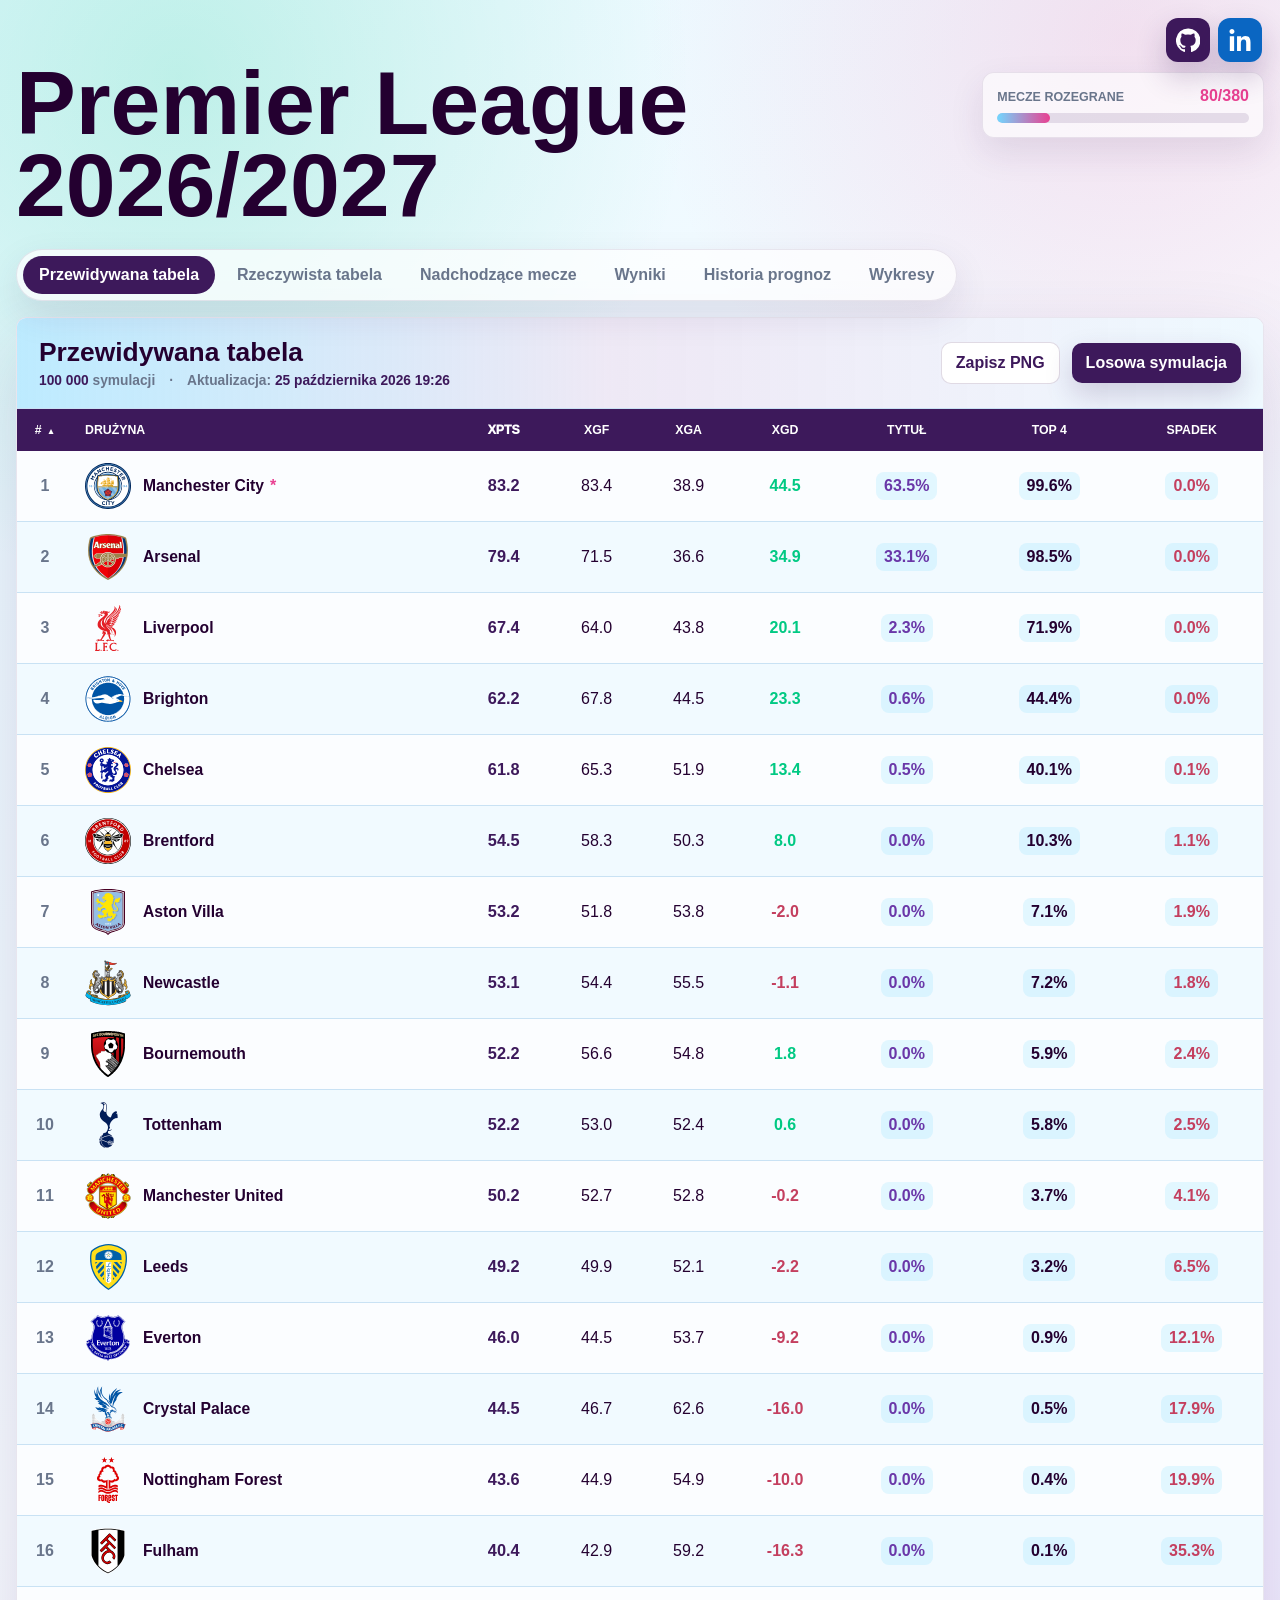
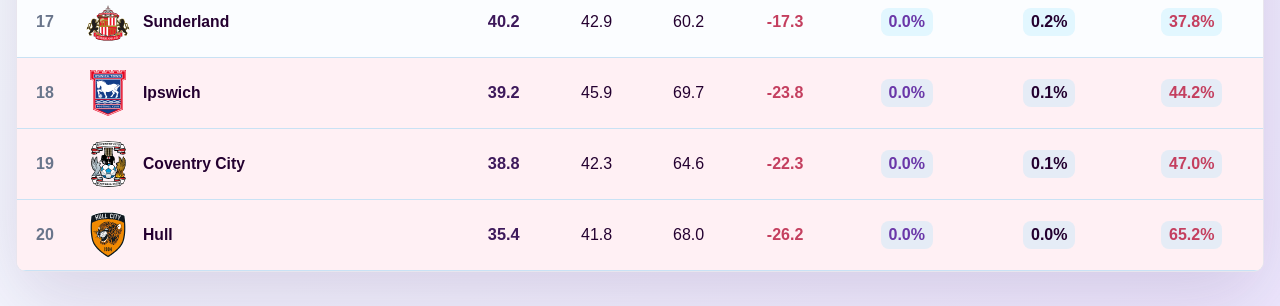
==== web/index.html @ cb42562d "Add PNG export for predicted table with team notes footer" ====
<!doctype html>
<html lang="pl">
<head>
    <meta charset="utf-8">
    <meta name="viewport" content="width=device-width, initial-scale=1">
    <title>Premier League Predictor</title>
    <link rel="icon" href="assets/favicon.png" type="image">
    <link rel="stylesheet" href="styles.css?v=dev">
</head>
<body>
    <div class="social-links" aria-label="Linki społecznościowe">
        <a class="social-link" href="https://github.com/siemaxinh0" target="_blank" rel="noreferrer" aria-label="GitHub">
            <svg viewBox="0 0 24 24" aria-hidden="true">
                <path d="M12 .5a12 12 0 0 0-3.8 23.39c.6.11.82-.25.82-.57v-2.13c-3.34.73-4.04-1.42-4.04-1.42-.55-1.39-1.34-1.76-1.34-1.76-1.09-.75.08-.73.08-.73 1.2.08 1.84 1.24 1.84 1.24 1.07 1.83 2.81 1.3 3.49.99.11-.78.42-1.3.76-1.6-2.66-.3-5.47-1.33-5.47-5.93 0-1.31.47-2.38 1.24-3.22-.12-.3-.54-1.52.12-3.18 0 0 1.01-.32 3.3 1.23a11.4 11.4 0 0 1 6 0c2.29-1.55 3.3-1.23 3.3-1.23.66 1.66.24 2.88.12 3.18.77.84 1.24 1.91 1.24 3.22 0 4.61-2.81 5.62-5.49 5.92.43.37.82 1.1.82 2.23v3.31c0 .32.22.69.83.57A12 12 0 0 0 12 .5Z"/>
            </svg>
        </a>
        <a class="social-link linkedin-link" href="https://linkedin.com/in/siemek" target="_blank" rel="noreferrer" aria-label="LinkedIn">
            <svg viewBox="-1.475 0 24 24" aria-hidden="true">
                <path d="M4.98 3.5C4.98 4.88 3.86 6 2.5 6S0 4.88 0 3.5 1.12 1 2.5 1s2.48 1.12 2.48 2.5ZM.34 8.18h4.32V23H.34V8.18ZM7.56 8.18h4.14v2.02h.06c.58-1.1 1.99-2.26 4.1-2.26 4.38 0 5.19 2.88 5.19 6.63V23h-4.32v-7.47c0-1.78-.03-4.07-2.48-4.07-2.49 0-2.87 1.94-2.87 3.94V23H7.56V8.18Z"/>
            </svg>
        </a>
    </div>

    <main class="shell">
        <section class="topbar" aria-labelledby="page-title">
            <div>
                <h1 id="page-title">Premier League 2026/2027</h1>
            </div>
            <div class="match-progress" aria-label="Postęp sezonu">
                <div class="match-progress-copy">
                    <span>Mecze rozegrane</span>
                    <strong id="played-matches">0/380</strong>
                </div>
                <div class="match-progress-track" aria-hidden="true">
                    <span id="match-progress-fill"></span>
                </div>
            </div>
        </section>

        <nav class="tabs" aria-label="Widoki strony">
            <button class="tab-button is-active" type="button" data-tab="table">Przewidywana tabela</button>
            <button class="tab-button" type="button" data-tab="standings">Rzeczywista tabela</button>
            <button class="tab-button" type="button" data-tab="upcoming">Nadchodzące mecze</button>
            <button class="tab-button" type="button" data-tab="results">Wyniki</button>
            <button class="tab-button" type="button" data-tab="history">Historia prognoz</button>
            <button class="tab-button" type="button" data-tab="charts">Wykresy</button>
        </nav>

        <section class="table-panel tab-view is-active" data-view="table" aria-label="Predicted Premier League table">
            <div class="table-toolbar">
                <div>
                    <h2>Przewidywana tabela</h2>
                    <p class="table-meta" id="table-meta"></p>
                </div>
                <div class="table-actions">
                    <button class="action-button action-button-secondary" id="table-download" type="button">Zapisz PNG</button>
                    <button class="action-button" id="random-simulation-button" type="button">Losowa symulacja</button>
                </div>
            </div>

            <div class="table-wrap">
                <table>
                    <thead>
                        <tr>
                            <th class="rank-col" data-tip="rank"><button type="button" data-sort="rank">#</button></th>
                            <th class="team-col">Drużyna</th>
                            <th class="xpts-header" data-tip="xPts"><button type="button" data-sort="xPts">xPts</button></th>
                            <th data-tip="xGF"><button type="button" data-sort="xGF">xGF</button></th>
                            <th data-tip="xGA"><button type="button" data-sort="xGA">xGA</button></th>
                            <th data-tip="xGD"><button type="button" data-sort="xGD">xGD</button></th>
                            <th data-tip="title"><button type="button" data-sort="title">Tytuł</button></th>
                            <th data-tip="top4"><button type="button" data-sort="top4">Top 4</button></th>
                            <th data-tip="relegation"><button type="button" data-sort="relegation">Spadek</button></th>
                        </tr>
                    </thead>
                    <tbody id="table-body"></tbody>
                </table>
            </div>
        </section>

        <section class="standings-panel tab-view" data-view="standings" aria-label="Aktualna tabela Premier League">
            <div class="table-toolbar">
                <div>
                    <h2>Tabela po rozegranych meczach</h2>
                </div>
            </div>

            <div class="table-wrap">
                <table>
                    <thead>
                        <tr>
                            <th class="rank-col" data-tip="position">#</th>
                            <th class="team-col">Drużyna</th>
                            <th data-tip="played">M</th>
                            <th data-tip="wins">W</th>
                            <th data-tip="draws">R</th>
                            <th data-tip="losses">P</th>
                            <th data-tip="goalsFor">G+</th>
                            <th data-tip="goalsAgainst">G-</th>
                            <th data-tip="goalDiff">+/-</th>
                            <th class="xpts-header" data-tip="points">Pkt</th>
                        </tr>
                    </thead>
                    <tbody id="standings-body"></tbody>
                </table>
            </div>
        </section>

        <section class="upcoming-panel tab-view" data-view="upcoming" aria-label="Nadchodzące mecze">
            <div class="upcoming-rounds" id="upcoming-body"></div>
            <div class="upcoming-actions" id="upcoming-actions"></div>
        </section>

        <section class="results-panel tab-view" data-view="results" aria-label="Wyniki rozegranych meczów">
            <div class="upcoming-rounds" id="results-body"></div>
            <div class="upcoming-actions" id="results-actions"></div>
        </section>

        <section class="history-panel tab-view" data-view="history" aria-label="Historia prognoz">
            <div class="history-header">
                <div>
                    <h2 id="history-title">Tabela prawdopodobieństw</h2>
                </div>
            </div>
            <label class="history-select-label" for="history-select">Wybierz zapisany moment sezonu</label>
            <select class="history-select" id="history-select"></select>
            <div class="table-wrap history-table-wrap">
                <table>
                    <thead>
                        <tr>
                            <th class="rank-col" data-tip="rank">#</th>
                            <th class="team-col">Drużyna</th>
                            <th data-tip="xPts">xPts</th>
                            <th data-tip="xGF">xGF</th>
                            <th data-tip="xGA">xGA</th>
                            <th data-tip="xGD">xGD</th>
                            <th data-tip="title">Tytuł</th>
                            <th data-tip="top4">Top 4</th>
                            <th data-tip="relegation">Spadek</th>
                        </tr>
                    </thead>
                    <tbody id="history-body"></tbody>
                </table>
            </div>
        </section>

        <section class="charts-panel tab-view" data-view="charts" aria-label="Wykresy prawdopodobieństw">
            <div class="charts-header">
                <div>
                    <h2>Jak zmieniają się szanse po kolejkach</h2>
                </div>
            </div>
            <div class="charts-grid" id="charts-body"></div>
            <div class="custom-chart">
                <div class="custom-chart-header">
                    <h3>Kreator wykresów</h3>
                    <button class="action-button action-button-secondary" id="custom-chart-download" type="button">Zapisz jako PNG</button>
                </div>
                <div class="custom-chart-controls" id="custom-chart-controls"></div>
                <div id="custom-chart-view"></div>
            </div>
        </section>
    </main>

    <div class="modal" id="random-simulation-modal" hidden>
        <div class="modal-backdrop" data-random-close></div>
        <section class="random-simulation-modal" role="dialog" aria-modal="true" aria-labelledby="random-simulation-title">
            <div class="random-simulation-header">
                <div>
                    <h3 id="random-simulation-title">Losowa symulacja</h3>
                </div>
                <button class="action-button action-button-secondary" id="hide-random-simulation" type="button">Zamknij</button>
            </div>
            <div class="table-wrap random-table-wrap">
                <table class="random-table">
                    <thead>
                        <tr>
                            <th class="rank-col" data-tip="simPosition">#</th>
                            <th class="team-col">Drużyna</th>
                            <th data-tip="simPoints">Pts</th>
                            <th data-tip="simGoalsFor">GF</th>
                            <th data-tip="simGoalsAgainst">GA</th>
                            <th data-tip="simGoalDiff">GD</th>
                        </tr>
                    </thead>
                    <tbody id="random-simulation-body"></tbody>
                </table>
            </div>
        </section>
    </div>

    <div class="tip-box" id="tip-box" role="tooltip" hidden></div>
    <div class="team-card" id="team-card" role="dialog" aria-label="Karta drużyny" hidden></div>

    <script src="forecast-data.js?v=dev"></script>
    <script src="forecast-history.js?v=dev"></script>
    <script src="common.js?v=dev"></script>
    <script src="app.js?v=dev"></script>
</body>
</html>
---- web/styles.css ----
:root {
    --bg: #eaf8ff;
    --ink: #240030;
    --muted: #69758b;
    --line: #c9e2f4;
    --panel: #fbfdff;
    --panel-strong: #eff9ff;
    --sky: #72d7ff;
    --sky-soft: #dcf6ff;
    --purple: #3d195b;
    --purple-soft: #6a37a8;
    --mint: #00c983;
    --pink: #e94091;
    --rose: #c43f5f;
    --charcoal: #20132f;
    --shadow: 0 28px 80px rgba(61, 25, 91, 0.16);
}

* {
    box-sizing: border-box;
}

body {
    margin: 0;
    min-height: 100vh;
    color: var(--ink);
    font-family: "Trebuchet MS", "Aptos", sans-serif;
    background:
        radial-gradient(circle at 14% 4%, rgba(0, 201, 131, 0.18), transparent 24%),
        radial-gradient(circle at 88% 2%, rgba(233, 64, 145, 0.14), transparent 22%),
        linear-gradient(135deg, #e5f8ff 0%, #f7fbff 48%, #efe9ff 100%);
}

body.modal-open {
    overflow: hidden;
}

button,
input {
    font: inherit;
}

.social-links {
    position: fixed;
    top: 18px;
    right: 18px;
    z-index: 10;
    display: flex;
    gap: 8px;
}

.social-link {
    display: inline-flex;
    justify-content: center;
    align-items: center;
    width: 44px;
    height: 44px;
    border-radius: 12px;
    color: #fff;
    background: var(--purple);
    text-decoration: none;
    box-shadow: 0 14px 30px rgba(61, 25, 91, 0.24);
}

.social-link svg {
    width: 24px;
    height: 24px;
    fill: currentColor;
}

.social-link:hover,
.social-link:focus-visible {
    background: var(--pink);
    outline: none;
}

.linkedin-link {
    background: #0a66c2;
}

.shell {
    width: min(1280px, calc(100% - 32px));
    margin: 0 auto;
    padding: 34px 0;
}

.topbar {
    display: grid;
    grid-template-columns: minmax(0, 1fr) auto;
    gap: 24px;
    align-items: end;
    padding: 28px 0 22px;
}

h1,
h2,
h3 {
    margin: 0;
    letter-spacing: 0;
}

h1 {
    max-width: 780px;
    font-family: "Bahnschrift", "Aptos Display", sans-serif;
    font-size: clamp(2.4rem, 7vw, 5.6rem);
    line-height: 0.92;
}

h2 {
    font-size: clamp(1.2rem, 2.4vw, 1.65rem);
    line-height: 1.1;
}

.match-progress {
    min-width: min(340px, 100%);
    display: grid;
    gap: 8px;
    align-self: start;
    margin: 10px 58px 0 0;
    padding: 14px;
    border: 1px solid rgba(61, 25, 91, 0.1);
    border-radius: 12px;
    color: var(--purple);
    background: rgba(255, 255, 255, 0.62);
    font-weight: 900;
    box-shadow: 0 14px 34px rgba(61, 25, 91, 0.1);
}

.match-progress-copy {
    display: flex;
    justify-content: space-between;
    gap: 18px;
    align-items: baseline;
}

.match-progress-copy span {
    color: var(--muted);
    font-size: 0.78rem;
    text-transform: uppercase;
}

.match-progress-copy strong {
    color: var(--pink);
}

.match-progress-track {
    overflow: hidden;
    height: 10px;
    border-radius: 999px;
    background: rgba(61, 25, 91, 0.12);
}

.match-progress-track span {
    display: block;
    width: 0;
    height: 100%;
    border-radius: inherit;
    background: linear-gradient(90deg, var(--sky), var(--pink));
}

.tabs {
    display: inline-flex;
    flex-wrap: wrap;
    gap: 6px;
    margin: 0 0 16px;
    padding: 6px;
    border: 1px solid rgba(61, 25, 91, 0.1);
    border-radius: 999px;
    background: rgba(255, 255, 255, 0.7);
    box-shadow: 0 14px 36px rgba(61, 25, 91, 0.1);
}

.tab-button {
    border: 0;
    border-radius: 999px;
    padding: 10px 16px;
    color: var(--muted);
    background: transparent;
    font-weight: 900;
    cursor: pointer;
}

.tab-button.is-active {
    color: #fff;
    background: var(--purple);
}

.tab-view {
    display: none;
}

.tab-view.is-active {
    display: block;
}

.table-panel,
.upcoming-panel,
.history-panel,
.charts-panel,
.standings-panel,
.results-panel {
    overflow: hidden;
    border: 1px solid rgba(61, 25, 91, 0.1);
    border-radius: 10px;
    background: var(--panel);
    box-shadow: var(--shadow);
}

.table-toolbar {
    display: flex;
    justify-content: space-between;
    gap: 18px;
    align-items: center;
    padding: 20px 22px;
    border-bottom: 1px solid var(--line);
    background:
        linear-gradient(90deg, rgba(114, 215, 255, 0.4), rgba(233, 64, 145, 0.09) 48%, transparent),
        var(--panel-strong);
}

.table-meta {
    display: flex;
    flex-wrap: wrap;
    gap: 4px 14px;
    margin: 6px 0 0;
    color: var(--muted);
    font-size: 0.86rem;
    font-weight: 700;
}

.table-meta:empty {
    display: none;
}

.table-meta strong {
    color: var(--purple);
}

.table-meta span + span::before {
    content: "·";
    margin-right: 14px;
}

.table-actions {
    display: flex;
    gap: 12px;
    align-items: center;
    justify-content: end;
}

.action-button {
    border: 0;
    border-radius: 10px;
    padding: 11px 14px;
    color: #fff;
    background: var(--purple);
    font-weight: 900;
    cursor: pointer;
    box-shadow: 0 12px 28px rgba(61, 25, 91, 0.18);
    white-space: nowrap;
}

.action-button:hover,
.action-button:focus-visible {
    background: var(--pink);
    outline: none;
}

.action-button:disabled {
    cursor: not-allowed;
    opacity: 0.5;
}

.action-button-secondary {
    color: var(--purple);
    background: #fff;
    border: 1px solid rgba(61, 25, 91, 0.16);
    box-shadow: none;
}

.table-wrap {
    overflow-x: auto;
    overflow-y: hidden;
}

.upcoming-panel,
.history-panel,
.charts-panel,
.results-panel {
    padding: 24px;
}

.upcoming-header,
.history-header,
.charts-header {
    display: flex;
    justify-content: space-between;
    gap: 18px;
    align-items: end;
    margin-bottom: 18px;
}

.history-select-label {
    display: block;
    margin: 0 0 8px;
    color: var(--muted);
    font-size: 0.78rem;
    font-weight: 900;
    text-transform: uppercase;
}

.history-select {
    width: min(360px, 100%);
    margin-bottom: 16px;
    border: 1px solid rgba(61, 25, 91, 0.12);
    border-radius: 10px;
    padding: 11px 12px;
    color: var(--purple);
    background: #fff;
    font-weight: 900;
}

.history-select:focus-visible {
    border-color: var(--pink);
    outline: none;
}

.history-table-wrap {
    border: 1px solid var(--line);
    border-radius: 8px;
}

.charts-grid {
    display: grid;
    grid-template-columns: 1fr;
    gap: 16px;
}

.chart-card {
    position: relative;
    min-width: 0;
    border: 1px solid var(--line);
    border-radius: 8px;
    padding: 16px;
    background: #ffffff;
}

.custom-chart {
    display: grid;
    grid-template-columns: minmax(0, 1fr);
    gap: 14px;
    margin-top: 16px;
    border: 1px solid var(--line);
    border-radius: 8px;
    padding: 16px;
    background: var(--panel-strong);
}

.custom-chart-header {
    display: flex;
    flex-wrap: wrap;
    justify-content: space-between;
    gap: 12px;
    align-items: center;
}

.custom-chart-header h3 {
    font-size: 1.4rem;
}

.custom-chart-controls {
    display: grid;
    grid-template-columns: minmax(0, 2fr) minmax(0, 1fr) minmax(0, 1fr);
    gap: 12px;
}

.custom-chart-controls label {
    display: grid;
    gap: 6px;
    color: var(--muted);
    font-size: 0.78rem;
    font-weight: 900;
    text-transform: uppercase;
}

.custom-chart-controls .history-select {
    width: 100%;
    margin: 0;
    text-transform: none;
}

.team-picker {
    display: flex;
    flex-wrap: wrap;
    grid-column: 1 / -1;
    gap: 6px;
}

.team-chip {
    display: inline-flex;
    gap: 6px;
    align-items: center;
    border: 1px solid var(--line);
    border-radius: 999px;
    padding: 4px 10px 4px 5px;
    color: var(--muted);
    background: #ffffff;
    font-size: 0.82rem;
    font-weight: 900;
    cursor: pointer;
}

.team-chip img {
    width: 20px;
    height: 20px;
    object-fit: contain;
}

.team-chip[aria-pressed="true"] {
    border-color: var(--purple);
    color: #ffffff;
    background: var(--purple);
}

.chart-card-header {
    display: flex;
    justify-content: space-between;
    gap: 14px;
    align-items: center;
    margin-bottom: 12px;
}

.chart-scroll {
    overflow-x: auto;
}

.trend-chart {
    display: block;
    width: 100%;
    min-height: 260px;
    overflow: visible;
}

.trend-chart text {
    fill: var(--muted);
    font-size: 0.72rem;
    font-weight: 900;
}

.chart-axis {
    stroke: rgba(61, 25, 91, 0.28);
    stroke-width: 1.5;
}

.chart-grid {
    stroke: rgba(114, 215, 255, 0.7);
    stroke-width: 1;
    stroke-dasharray: 6 8;
}

.chart-legend {
    display: flex;
    flex-wrap: wrap;
    gap: 10px 16px;
    margin-top: 10px;
}

.chart-legend span {
    display: inline-flex;
    gap: 7px;
    align-items: center;
    color: var(--muted);
    font-size: 0.86rem;
    font-weight: 900;
}

.chart-legend img {
    width: 24px;
    height: 24px;
    object-fit: contain;
}

.chart-legend i {
    width: 10px;
    height: 10px;
    border-radius: 50%;
}

.chart-logo {
    filter: drop-shadow(0 5px 8px rgba(36, 0, 48, 0.18));
    pointer-events: none;
}

.chart-dot {
    cursor: pointer;
    stroke: transparent;
    stroke-width: 12;
    transition: r 0.15s ease;
}

.chart-dot:hover {
    r: 6.5px;
}

.chart-tooltip {
    position: absolute;
    z-index: 5;
    display: grid;
    gap: 8px;
    min-width: 280px;
    max-width: calc(100% - 16px);
    padding: 10px 12px;
    border: 1px solid rgba(61, 25, 91, 0.12);
    border-radius: 10px;
    color: var(--ink);
    background: #ffffff;
    box-shadow: 0 14px 34px rgba(61, 25, 91, 0.18);
    font-size: 0.84rem;
    pointer-events: none;
    transform: translate(-50%, calc(-100% - 14px));
}

.chart-tooltip[hidden] {
    display: none;
}

.chart-tooltip.is-below {
    transform: translate(-50%, 14px);
}

.chart-tooltip::after {
    content: "";
    position: absolute;
    bottom: -6px;
    left: var(--arrow-x, 50%);
    width: 10px;
    height: 10px;
    border-right: 1px solid rgba(61, 25, 91, 0.12);
    border-bottom: 1px solid rgba(61, 25, 91, 0.12);
    background: #ffffff;
    transform: translateX(-50%) rotate(45deg);
}

.chart-tooltip.is-below::after {
    top: -6px;
    bottom: auto;
    transform: translateX(-50%) rotate(225deg);
}

.tip-box {
    position: fixed;
    z-index: 60;
    display: grid;
    gap: 4px;
    width: max-content;
    max-width: min(280px, calc(100vw - 16px));
    padding: 10px 12px;
    border: 1px solid rgba(61, 25, 91, 0.12);
    border-radius: 10px;
    color: var(--muted);
    background: #ffffff;
    box-shadow: 0 14px 34px rgba(61, 25, 91, 0.18);
    font-size: 0.84rem;
    line-height: 1.4;
    text-align: left;
    pointer-events: none;
    transform: translate(-50%, 10px);
}

.tip-box[hidden] {
    display: none;
}

.tip-box::after {
    content: "";
    position: absolute;
    top: -6px;
    left: var(--arrow-x, 50%);
    width: 10px;
    height: 10px;
    border-right: 1px solid rgba(61, 25, 91, 0.12);
    border-bottom: 1px solid rgba(61, 25, 91, 0.12);
    background: #ffffff;
    transform: translateX(-50%) rotate(225deg);
}

.tip-box strong {
    color: var(--ink);
    font-weight: 900;
}

.team-card {
    position: fixed;
    z-index: 58;
    display: grid;
    gap: 10px;
    width: min(300px, calc(100vw - 16px));
    padding: 12px 14px;
    border: 1px solid rgba(61, 25, 91, 0.12);
    border-radius: 12px;
    color: var(--ink);
    background: #ffffff;
    box-shadow: 0 14px 32px rgba(61, 25, 91, 0.18);
}

.team-card[hidden] {
    display: none;
}

.team-card-head {
    display: grid;
    grid-template-columns: auto minmax(0, 1fr);
    gap: 4px 10px;
    align-items: center;
}

.team-card-head .crest {
    width: 36px;
    height: 36px;
    flex-basis: 36px;
}

.team-card-head h3 {
    font-size: 1rem;
}

.team-card-head p,
.team-card-next {
    margin: 0;
    color: var(--muted);
    font-size: 0.8rem;
    font-weight: 700;
}

.team-card-head .team-form {
    grid-column: 2;
}

.team-card-chances {
    display: flex;
    justify-content: space-between;
    gap: 8px;
    border-top: 1px solid var(--line);
    padding-top: 10px;
}

.team-card-chances span {
    display: grid;
    gap: 1px;
    color: var(--muted);
    font-size: 0.68rem;
    font-weight: 900;
    text-transform: uppercase;
}

.team-card-chances strong {
    color: var(--purple);
    font-size: 0.95rem;
}

.team-card-next strong {
    color: var(--ink);
}

.team-card-link {
    justify-self: start;
    color: var(--pink);
    font-size: 0.88rem;
    font-weight: 900;
    text-decoration: none;
}

.team-card-link:hover,
.team-card-link:focus-visible {
    text-decoration: underline;
    outline: none;
}

.team-nav {
    display: flex;
    flex-wrap: wrap;
    justify-content: space-between;
    gap: 12px;
    align-items: end;
    margin-right: 110px;
    padding: 4px 0 18px;
}

.team-nav .action-button {
    text-decoration: none;
}

.team-page {
    display: grid;
    gap: 18px;
}

.team-hero,
.team-panel {
    display: grid;
    gap: 18px;
    min-width: 0;
    border: 1px solid rgba(61, 25, 91, 0.1);
    border-radius: 10px;
    padding: 24px;
    background: var(--panel);
    box-shadow: var(--shadow);
}

.team-hero > *,
.team-panel > * {
    min-width: 0;
}

.team-hero {
    position: relative;
    background:
        linear-gradient(135deg, rgba(114, 215, 255, 0.35), rgba(233, 64, 145, 0.08) 55%, transparent),
        var(--panel);
}

.team-hero-main {
    display: flex;
    gap: 20px;
    align-items: center;
}

.team-hero-main .crest {
    width: 128px;
    height: 128px;
    flex-basis: 128px;
}

.team-hero-copy {
    display: grid;
    gap: 10px;
    min-width: 0;
}

.team-hero h1 {
    max-width: none;
    font-size: clamp(2rem, 5vw, 3.6rem);
    line-height: 1;
}

.team-hero .team-form {
    gap: 8px;
}

.team-hero .form-badge {
    width: 32px;
    height: 32px;
    border: 0;
    border-radius: 8px;
    padding: 0;
    font-family: inherit;
    font-size: 0.95rem;
    cursor: pointer;
    transition: transform 0.15s ease, box-shadow 0.15s ease;
}

.team-hero .form-badge:hover,
.team-hero .form-badge.is-active {
    box-shadow: 0 6px 14px rgba(61, 25, 91, 0.22);
    transform: translateY(-2px);
}

.team-hero .form-badge:focus-visible {
    outline: 3px solid var(--sky);
    outline-offset: 2px;
}

.form-tooltip {
    min-width: min(300px, calc(100% - 16px));
}

.form-tooltip-odds {
    display: grid;
    grid-template-columns: repeat(3, minmax(0, 1fr));
    gap: 6px;
}

.form-tooltip .form-tooltip-odd {
    display: grid;
    gap: 2px;
    min-width: 0;
    border: 2px solid transparent;
    border-radius: 8px;
    padding: 5px 8px;
}

.form-tooltip-odd span {
    color: var(--muted);
    font-size: 0.68rem;
    font-weight: 800;
    text-transform: uppercase;
}

.form-tooltip-odd strong {
    font-size: 0.95rem;
    font-variant-numeric: tabular-nums;
}

.form-tooltip-odd.is-actual {
    border-color: var(--purple);
}

.team-hero-note {
    margin: 0;
    color: var(--muted);
    font-weight: 700;
    font-size: 0.86rem;
    line-height: 1.4;
}

.team-hero-note .team-note-mark {
    cursor: default;
}

.team-facts {
    display: grid;
    grid-template-columns: repeat(auto-fit, minmax(190px, 1fr));
    gap: 10px;
}

.team-fact {
    display: grid;
    align-content: start;
    gap: 4px;
    min-width: 0;
    border: 1px solid var(--line);
    border-radius: 8px;
    padding: 12px 14px;
    background: #ffffff;
}

.team-fact span {
    color: var(--muted);
    font-size: 0.74rem;
    font-weight: 900;
    text-transform: uppercase;
}

.team-fact strong {
    color: var(--purple);
    font-size: 1.25rem;
    line-height: 1.15;
}

.team-fact small {
    color: var(--muted);
    font-size: 0.8rem;
    font-weight: 700;
}

.team-hero .team-fact {
    gap: 8px;
}

.team-fact.is-big {
    gap: 8px;
}

.team-fact.is-big span {
    font-size: 0.82rem;
}

.team-fact.is-big strong {
    font-size: 2rem;
    line-height: 1.05;
}

.team-hero .team-fact strong {
    font-size: 2.1rem;
    line-height: 1.05;
}

.team-goals-head {
    display: flex;
    justify-content: space-between;
    gap: 8px;
    align-items: center;
}

.team-goals-diff {
    border-radius: 999px;
    padding: 2px 9px;
    color: #ffffff;
    background: var(--mint);
    font-size: 0.8rem;
    font-weight: 900;
    cursor: default;
}

.team-goals-diff.is-bad {
    background: var(--rose);
}

.team-goals {
    display: grid;
    grid-template-columns: 1fr 1fr;
}

.team-goals div {
    display: grid;
    gap: 2px;
}

.team-goals div + div {
    border-left: 1px solid var(--line);
    padding-left: 12px;
}

.team-goals small {
    text-transform: uppercase;
    font-size: 0.72rem;
    font-weight: 900;
}

.team-chances .probability strong {
    font-size: 1.3rem;
}

.team-panel-head {
    display: flex;
    flex-wrap: wrap;
    justify-content: space-between;
    gap: 10px 16px;
    align-items: center;
}

.team-export {
    padding: 8px 12px;
    font-size: 0.85rem;
}

.dist-scroll {
    overflow-x: auto;
}

.dist-chart {
    display: flex;
    gap: 4px;
    min-width: 520px;
    height: 230px;
    padding-top: 20px;
}

.dist-points {
    gap: 2px;
}

.dist-col {
    display: flex;
    flex: 1 1 0;
    flex-direction: column;
    gap: 4px;
    min-width: 0;
}

.dist-track {
    position: relative;
    flex: 1;
}

.dist-bar {
    position: absolute;
    inset: auto 0 0;
    min-height: 1px;
    border-radius: 4px 4px 0 0;
    background: rgba(61, 25, 91, 0.2);
}

.dist-value {
    position: absolute;
    left: 50%;
    color: var(--purple);
    font-size: 0.68rem;
    font-weight: 900;
    white-space: nowrap;
    transform: translateX(-50%);
}

.dist-label {
    height: 20px;
    border-radius: 6px;
    color: var(--muted);
    font-size: 0.72rem;
    font-weight: 900;
    line-height: 20px;
    text-align: center;
    white-space: nowrap;
}

.dist-col.is-current .dist-label {
    color: #ffffff;
    background: var(--pink);
}

.dist-col.is-title .dist-bar,
.dist-legend .is-title::before {
    background: var(--purple);
}

.dist-col.is-top4 .dist-bar,
.dist-col.is-range .dist-bar,
.dist-legend .is-top4::before,
.dist-legend .is-range::before {
    background: var(--sky);
}

.dist-col.is-relegation .dist-bar,
.dist-legend .is-relegation::before {
    background: var(--rose);
}

.dist-col.is-median .dist-bar,
.dist-legend .is-median::before,
.dist-legend .is-current::before {
    background: var(--pink);
}

.dist-legend {
    display: flex;
    flex-wrap: wrap;
    gap: 8px 16px;
    color: var(--muted);
    font-size: 0.8rem;
    font-weight: 900;
}

.dist-legend span {
    display: inline-flex;
    gap: 6px;
    align-items: center;
}

.dist-legend span::before {
    content: "";
    width: 12px;
    height: 12px;
    border-radius: 3px;
}

.team-charts {
    grid-template-columns: repeat(2, minmax(0, 1fr));
}

.team-table-wrap {
    border: 1px solid var(--line);
    border-radius: 8px;
}

.team-table {
    min-width: 760px;
}

.team-match-col,
.team-match-cell {
    text-align: left;
}

.team-opponent {
    display: inline-flex;
    gap: 10px;
    align-items: center;
    color: inherit;
    font-weight: 900;
    text-decoration: none;
}

.team-opponent .crest {
    width: 28px;
    height: 28px;
    flex-basis: 28px;
}

.team-opponent:hover span,
.team-opponent:focus-visible span {
    color: var(--pink);
}

.team-score {
    display: inline-block;
    min-width: 46px;
    border-radius: 6px;
    padding: 4px 8px;
    color: #ffffff;
    font-weight: 900;
}

.team-score.is-win {
    background: var(--mint);
}

.team-score.is-draw {
    background: #f2a900;
}

.team-score.is-loss {
    background: var(--rose);
}

.team-odds-hit {
    color: var(--purple);
    font-weight: 900;
    box-shadow: inset 0 -3px 0 var(--sky);
}

.team-pick {
    font-size: 1.1rem;
    font-weight: 900;
    cursor: help;
}

.team-pick.is-hit {
    color: var(--mint);
}

.team-pick.is-miss {
    color: var(--rose);
}

.team-odds {
    display: inline-block;
    min-width: 66px;
    border-radius: 6px;
    padding: 4px 6px;
    font-weight: 900;
    background: linear-gradient(90deg, rgba(114, 215, 255, 0.45) var(--probability), rgba(61, 25, 91, 0.05) var(--probability));
}

.team-odds.is-draw {
    background: linear-gradient(90deg, rgba(106, 55, 168, 0.25) var(--probability), rgba(61, 25, 91, 0.05) var(--probability));
}

.team-odds.is-loss {
    background: linear-gradient(90deg, rgba(233, 64, 145, 0.3) var(--probability), rgba(61, 25, 91, 0.05) var(--probability));
}

.chart-tooltip-head {
    display: flex;
    justify-content: space-between;
    gap: 12px;
    align-items: center;
    color: var(--muted);
    font-size: 0.74rem;
    font-weight: 900;
    text-transform: uppercase;
}

.chart-tooltip-outcome {
    border-radius: 999px;
    padding: 2px 8px;
    color: #ffffff;
    font-size: 0.7rem;
}

.chart-tooltip-outcome.is-win {
    background: var(--mint);
}

.chart-tooltip-outcome.is-draw {
    background: var(--muted);
}

.chart-tooltip-outcome.is-loss {
    background: var(--rose);
}

.chart-tooltip-match {
    display: grid;
    grid-template-columns: 1fr auto 1fr;
    gap: 8px;
    align-items: center;
    color: var(--muted);
    font-weight: 700;
}

.chart-tooltip-match span {
    display: inline-flex;
    gap: 6px;
    align-items: center;
}

.chart-tooltip-match span:first-child {
    justify-content: flex-end;
    text-align: right;
}

.chart-tooltip-match span.is-team {
    color: var(--ink);
    font-weight: 900;
}

.chart-tooltip-match img {
    width: 20px;
    height: 20px;
    object-fit: contain;
}

.chart-tooltip-team {
    display: flex;
    gap: 8px;
    align-items: center;
    font-weight: 900;
}

.chart-tooltip-team img {
    width: 22px;
    height: 22px;
    object-fit: contain;
}

.chart-tooltip-match strong {
    border-radius: 6px;
    padding: 3px 8px;
    color: #ffffff;
    background: var(--purple);
    font-variant-numeric: tabular-nums;
    white-space: nowrap;
}

.chart-tooltip-value {
    display: flex;
    gap: 6px;
    align-items: center;
    padding-top: 8px;
    border-top: 1px solid var(--line);
    color: var(--muted);
    font-weight: 700;
}

.chart-tooltip-value i {
    width: 9px;
    height: 9px;
    border-radius: 50%;
}

.chart-tooltip-value strong {
    margin-left: auto;
    color: var(--ink);
    font-weight: 900;
}

.chart-tooltip-change {
    margin-left: 5px;
    font-style: normal;
}

.chart-tooltip-change.is-good {
    color: var(--mint);
}

.chart-tooltip-change.is-bad {
    color: var(--rose);
}

.chart-tooltip-change.is-flat {
    color: var(--muted);
}

.chart-tooltip-empty {
    margin: 0;
    color: var(--muted);
    font-weight: 700;
}

.fixtures-grid {
    display: grid;
    grid-template-columns: repeat(2, minmax(0, 1fr));
    gap: 14px;
}

.upcoming-rounds {
    display: grid;
    gap: 28px;
}

.upcoming-round {
    display: grid;
    gap: 14px;
}

.upcoming-actions {
    display: flex;
    flex-wrap: wrap;
    justify-content: center;
    gap: 12px;
    margin-top: 22px;
}

.upcoming-actions:empty {
    display: none;
}

.fixture-card {
    border: 1px solid var(--line);
    border-radius: 8px;
    padding: 16px;
    background:
        linear-gradient(135deg, rgba(114, 215, 255, 0.18), rgba(255, 255, 255, 0.92)),
        #ffffff;
}

.fixture-teams {
    display: grid;
    grid-template-columns: minmax(0, 1fr) auto minmax(0, 1fr);
    gap: 10px;
    align-items: center;
}

.fixture-team {
    display: flex;
    gap: 10px;
    align-items: center;
    min-width: 0;
}

.fixture-team .team-link {
    min-width: 0;
    overflow: hidden;
    text-overflow: ellipsis;
    white-space: nowrap;
}

.fixture-team.is-away {
    justify-content: end;
    text-align: right;
}

.fixture-team-info {
    display: grid;
    gap: 6px;
    min-width: 0;
}

.fixture-team-name {
    display: flex;
    gap: 6px;
    align-items: baseline;
    min-width: 0;
}

.fixture-team.is-away .fixture-team-name,
.fixture-team.is-away .team-form {
    justify-content: end;
}

.team-position {
    color: var(--muted);
    font-size: 0.78rem;
    font-weight: 900;
}

.team-form {
    display: flex;
    gap: 3px;
}

.form-badge {
    display: grid;
    place-items: center;
    width: 17px;
    height: 17px;
    border-radius: 4px;
    color: #ffffff;
    font-size: 0.66rem;
    font-weight: 900;
    cursor: default;
}

.form-badge.is-win {
    background: var(--mint);
}

.form-badge.is-draw {
    background: #f2a900;
}

.form-badge.is-loss {
    background: var(--rose);
}

.versus {
    color: var(--muted);
    font-size: 0.78rem;
    font-weight: 900;
    text-transform: uppercase;
}

.fixture-lambdas {
    display: flex;
    justify-content: space-between;
    gap: 10px;
    margin: 14px 0;
    color: var(--muted);
    font-size: 0.84rem;
    font-weight: 900;
}

.probability-grid {
    display: grid;
    grid-template-columns: repeat(3, minmax(0, 1fr));
    gap: 8px;
}

.probability {
    position: relative;
    overflow: hidden;
    border: 1px solid rgba(61, 25, 91, 0.1);
    border-radius: 8px;
    padding: 10px;
    background: #f4fbff;
}

.probability span,
.probability strong {
    position: relative;
    z-index: 1;
    display: block;
}

.probability span {
    color: var(--muted);
    font-size: 0.76rem;
    font-weight: 900;
}

.probability strong {
    margin-top: 3px;
    color: var(--purple);
    font-size: 1.05rem;
}

.probability i {
    position: absolute;
    inset: auto auto 0 0;
    width: var(--probability);
    height: 4px;
    background: var(--sky);
}

.probability.draw i {
    background: var(--purple-soft);
}

.probability.away-win i {
    background: var(--pink);
}

.probability.is-hit {
    border-color: var(--purple);
    background: #eaf7ff;
    box-shadow: inset 0 0 0 1px var(--purple);
}

.result-card {
    background:
        linear-gradient(135deg, rgba(61, 25, 91, 0.12), rgba(255, 255, 255, 0.92)),
        #ffffff;
}

.result-score {
    border-radius: 8px;
    padding: 6px 12px;
    color: #fff;
    background: var(--purple);
    font-size: 1.05rem;
    font-weight: 900;
    font-variant-numeric: tabular-nums;
    white-space: nowrap;
}

.result-caption {
    font-size: 0.76rem;
    text-transform: uppercase;
}

.empty-state {
    margin: 0;
    color: var(--muted);
    font-weight: 900;
}

table {
    width: 100%;
    min-width: 920px;
    border-collapse: collapse;
}

thead th {
    position: sticky;
    top: 0;
    z-index: 1;
    color: #fff;
    padding: 14px 12px;
    background: var(--purple);
    font-size: 0.77rem;
    font-weight: 900;
    text-align: center;
    text-transform: uppercase;
    white-space: nowrap;
}

thead th:has(button) {
    padding: 0;
}

th button {
    width: 100%;
    border: 0;
    padding: 14px 12px;
    color: inherit;
    background: transparent;
    text-align: inherit;
    text-transform: inherit;
    cursor: pointer;
}

th button:hover,
th button:focus-visible {
    background: rgba(255, 255, 255, 0.1);
    outline: none;
}

th[aria-sort] button::after {
    content: "\25B2";
    margin-left: 5px;
    font-size: 0.7em;
}

th[aria-sort="descending"] button::after {
    content: "\25BC";
}

tbody tr {
    border-bottom: 1px solid var(--line);
}

tbody tr:nth-child(even) {
    background: #f1faff;
}

tbody tr.relegation-row,
tbody tr.relegation-row:nth-child(even) {
    background: #fff0f4;
}

tbody tr:hover {
    background: #e6f5ff;
}

tbody tr.relegation-row:hover {
    background: #ffe3eb;
}

td {
    padding: 12px;
    text-align: center;
    font-variant-numeric: tabular-nums;
    white-space: nowrap;
}

.rank-cell {
    width: 56px;
    color: var(--muted);
    font-weight: 900;
}

.team-col,
.team-cell {
    text-align: left;
}

.team-cell {
    min-width: 230px;
}

.team-entry {
    display: flex;
    align-items: center;
    gap: 12px;
}

.crest {
    position: relative;
    display: grid;
    place-items: center;
    width: 46px;
    height: 46px;
    flex: 0 0 46px;
    overflow: visible;
    border-radius: 0;
    color: var(--purple);
    background: transparent;
    font-size: 0.72rem;
    font-weight: 900;
}

.crest img {
    position: absolute;
    inset: 0;
    width: 100%;
    height: 100%;
    object-fit: contain;
    padding: 0;
    background: transparent;
}

.crest img.is-missing {
    display: none;
}

.team-name {
    display: flex;
    gap: 4px;
    align-items: baseline;
    min-width: 0;
}

.team-link {
    border: 0;
    padding: 0;
    color: inherit;
    background: transparent;
    text-align: left;
    text-decoration: none;
    cursor: pointer;
}

.team-link:hover strong,
.team-link:focus-visible strong {
    color: var(--pink);
    outline: none;
}

.team-note-mark {
    margin-left: 2px;
    color: var(--pink);
    font-size: 1rem;
    font-weight: 900;
    cursor: help;
}

.team-note-mark:focus-visible {
    border-radius: 3px;
    outline: 2px solid var(--pink);
}

.team-name strong {
    font-size: 0.98rem;
}

.positive {
    color: var(--mint);
    font-weight: 900;
}

.negative {
    color: var(--rose);
    font-weight: 900;
}

.title-prob {
    color: var(--purple-soft);
    font-weight: 900;
}

.percent-detail {
    position: relative;
    border: 0;
    border-radius: 8px;
    padding: 5px 8px;
    color: inherit;
    background: rgba(114, 215, 255, 0.18);
    font: inherit;
    font-weight: 900;
    cursor: help;
}

.percent-detail:focus-visible {
    outline: 2px solid var(--pink);
    outline-offset: 2px;
}

.xpts-header button,
.xpts-cell {
    font-weight: 1000;
}

.xpts-cell strong {
    color: var(--purple);
    font-size: 1.02rem;
}

.relegation-prob {
    color: var(--rose);
    font-weight: 900;
}

.modal {
    position: fixed;
    inset: 0;
    z-index: 50;
    display: grid;
    place-items: center;
    padding: 24px;
}

.modal[hidden] {
    display: none;
}

.modal-backdrop {
    position: absolute;
    inset: 0;
    background: rgba(36, 0, 48, 0.38);
    backdrop-filter: blur(7px);
}

.random-simulation-modal {
    position: relative;
    z-index: 1;
    width: min(1040px, 100%);
    max-height: min(760px, calc(100vh - 48px));
    overflow: hidden;
    border: 1px solid rgba(255, 255, 255, 0.34);
    border-radius: 12px;
    background: var(--panel);
    box-shadow: 0 30px 90px rgba(36, 0, 48, 0.34);
}

.random-simulation-header {
    display: flex;
    align-items: end;
    justify-content: space-between;
    gap: 14px;
    padding: 16px 18px;
    border-bottom: 1px solid var(--line);
    background: var(--panel-strong);
}

.random-table-wrap {
    max-height: calc(min(760px, 100vh - 48px) - 92px);
    overflow: auto;
    padding-bottom: 4px;
}

.random-table {
    width: 100%;
    min-width: 760px;
}

@media (max-width: 860px) {
    .shell {
        width: min(100% - 20px, 1280px);
        padding: 16px 0;
    }

    .social-links {
        position: absolute;
    }

    .topbar {
        grid-template-columns: 1fr;
        align-items: start;
        padding-top: 58px;
    }

    .table-toolbar {
        display: grid;
    }

    .table-actions {
        justify-content: start;
        min-width: 0;
    }

    .match-progress {
        min-width: 0;
        margin-right: 0;
    }

    .upcoming-header,
    .history-header,
    .charts-header,
    .fixtures-grid {
        display: grid;
        grid-template-columns: 1fr;
    }

    .tabs {
        display: flex;
        flex-wrap: nowrap;
        width: 100%;
        overflow-x: auto;
        scrollbar-width: none;
    }

    .tab-button {
        flex: 0 0 auto;
        padding: 9px 13px;
        white-space: nowrap;
    }

    table,
    .random-table {
        min-width: 0;
    }

    thead th,
    th button,
    td {
        padding: 10px 7px;
    }

    thead th:has(button) {
        padding: 0;
    }

    tbody tr {
        background: var(--panel);
    }

    .rank-col,
    .rank-cell,
    .team-col,
    .team-cell {
        position: sticky;
        z-index: 1;
        background: inherit;
    }

    thead .rank-col,
    thead .team-col {
        z-index: 2;
        background: var(--purple);
    }

    .rank-col,
    .rank-cell {
        left: 0;
        width: 32px;
        min-width: 32px;
    }

    .team-col,
    .team-cell {
        left: 32px;
        min-width: 0;
        max-width: 150px;
        box-shadow: 6px 0 8px -6px rgba(61, 25, 91, 0.3);
    }

    .team-entry {
        gap: 8px;
    }

    .team-cell .crest {
        width: 28px;
        height: 28px;
        flex-basis: 28px;
    }

    .team-name strong {
        font-size: 0.86rem;
        line-height: 1.15;
        white-space: normal;
    }

    .team-nav {
        margin-right: 0;
        padding-top: 58px;
    }

    .team-charts {
        grid-template-columns: 1fr;
    }

    .team-hero-main .crest {
        width: 84px;
        height: 84px;
        flex-basis: 84px;
    }
}

@media (max-width: 560px) {
    .shell {
        padding-top: 8px;
    }

    .upcoming-panel,
    .history-panel,
    .charts-panel,
    .results-panel {
        padding: 14px;
    }

    .table-toolbar {
        padding: 16px 14px;
    }

    .trend-chart {
        min-width: 600px;
        min-height: 0;
    }

    .custom-chart {
        padding: 12px;
    }

    .custom-chart-controls {
        grid-template-columns: minmax(0, 1fr) minmax(0, 1fr);
    }

    .custom-chart-metric {
        grid-column: 1 / -1;
    }

    .table-actions,
    .random-simulation-header {
        display: grid;
        justify-content: stretch;
    }

    .modal {
        padding: 10px;
    }

    .action-button {
        width: 100%;
    }

    .fixture-teams {
        align-items: start;
    }

    .fixture-team {
        flex-direction: column;
        gap: 6px;
        text-align: center;
    }

    .fixture-team.is-away {
        flex-direction: column-reverse;
        justify-content: start;
        text-align: center;
    }

    .fixture-team-info {
        justify-items: center;
    }

    .fixture-team-name,
    .fixture-team.is-away .fixture-team-name,
    .fixture-team.is-away .team-form {
        justify-content: center;
    }

    .fixture-team .team-link {
        white-space: normal;
    }

    .versus,
    .result-score {
        margin-top: 12px;
    }

    .team-nav {
        display: grid;
    }

    .team-nav .action-button {
        text-align: center;
    }

    .team-hero,
    .team-panel {
        padding: 14px;
    }

    .team-hero-main {
        gap: 14px;
    }

    .team-facts {
        grid-template-columns: repeat(2, minmax(0, 1fr));
    }

    .team-fact {
        padding: 10px;
    }

    .team-fact strong {
        font-size: 1.05rem;
    }

    .team-hero .team-fact strong,
    .team-fact.is-big strong {
        font-size: 1.5rem;
    }

    .team-goals div + div {
        padding-left: 8px;
    }

    .team-chances .probability strong {
        font-size: 1.05rem;
    }
}
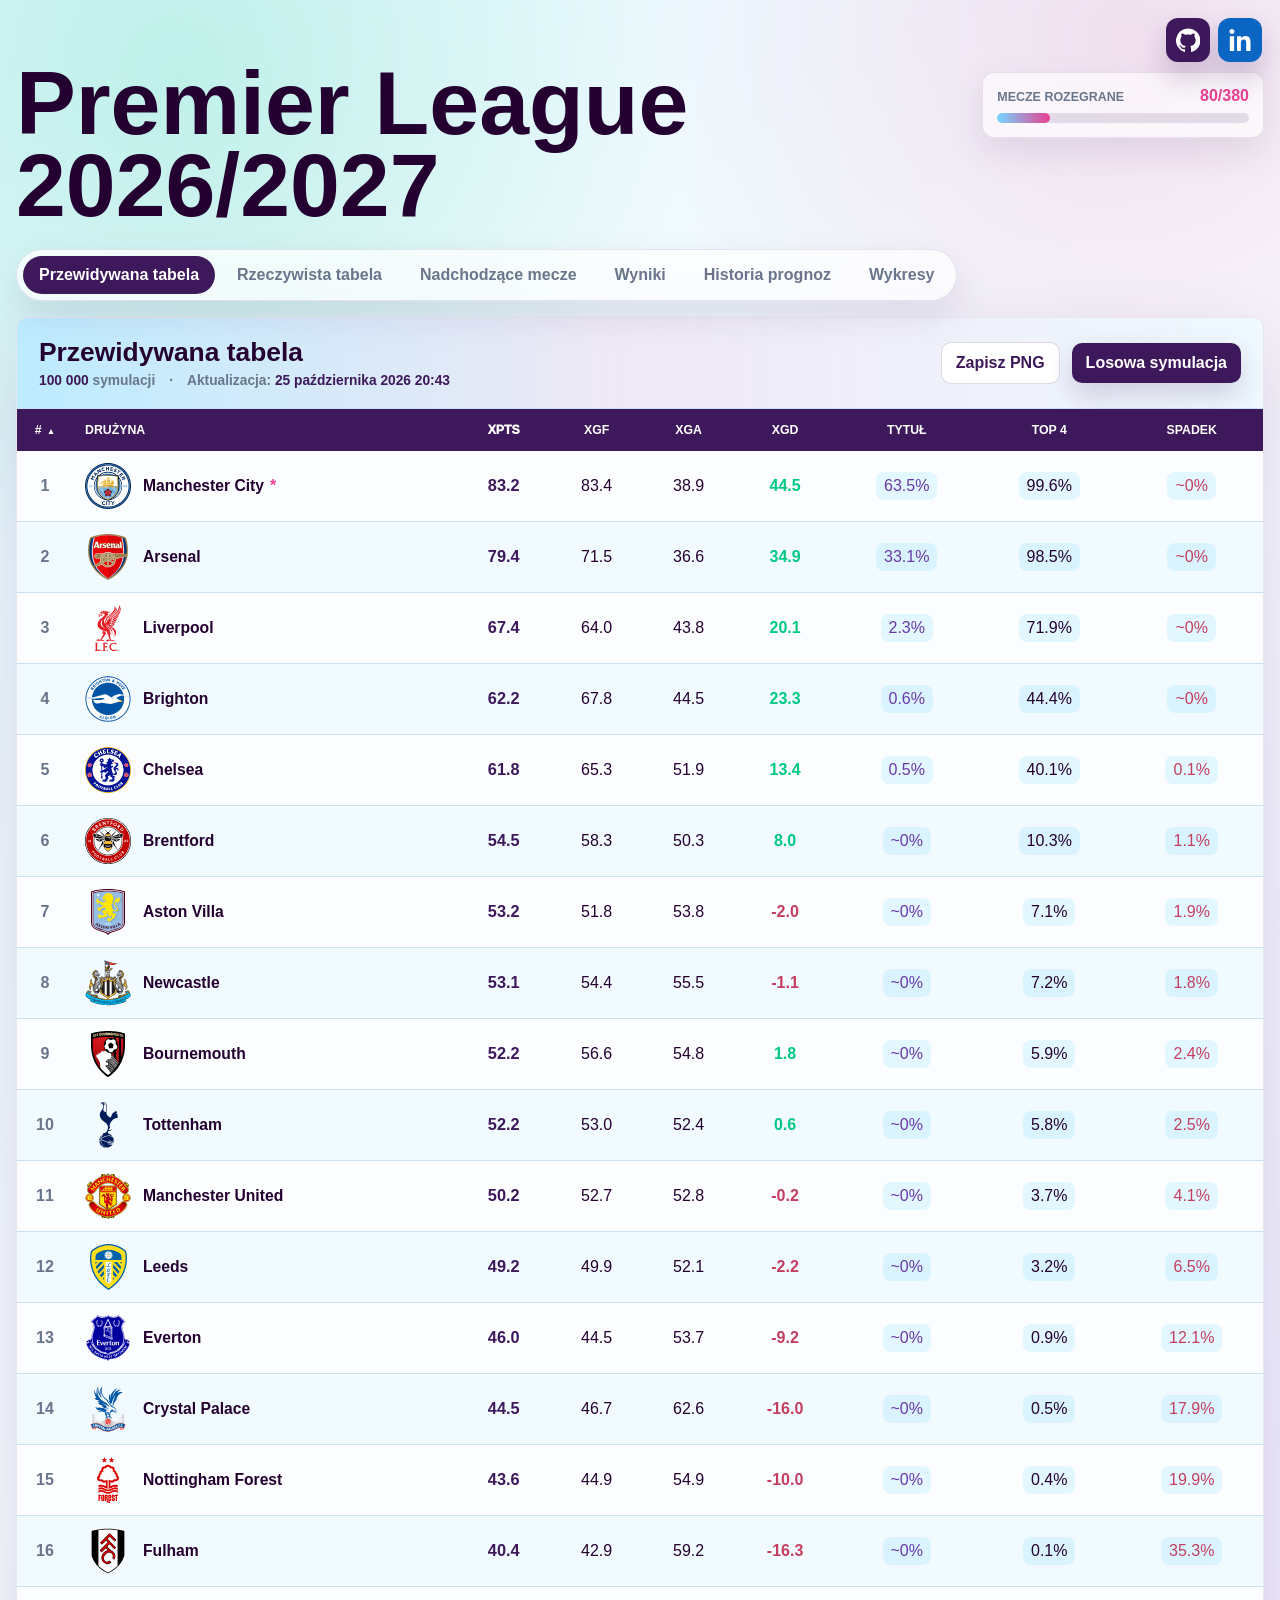
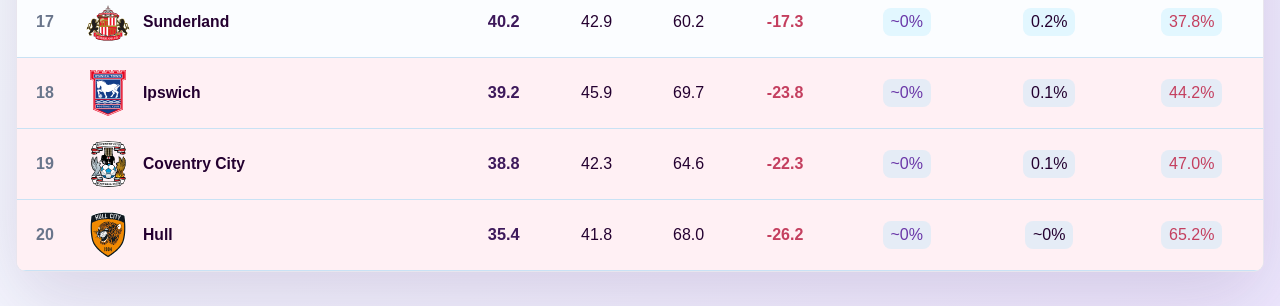
==== commit 7e469673: "Rename standings header and show last update time" ====
--- a/web/index.html
+++ b/web/index.html
@@ -81,7 +81,8 @@
         <section class="standings-panel tab-view" data-view="standings" aria-label="Aktualna tabela Premier League">
             <div class="table-toolbar">
                 <div>
-                    <h2>Tabela po rozegranych meczach</h2>
+                    <h2>Rzeczywista tabela</h2>
+                    <p class="table-meta" id="standings-meta"></p>
                 </div>
             </div>
 
--- a/web/styles.css
+++ b/web/styles.css
@@ -584,9 +584,34 @@
     transform: translateX(-50%) rotate(225deg);
 }
 
+.tip-box.is-above {
+    transform: translate(-50%, calc(-100% - 10px));
+}
+
+.tip-box.is-above::after {
+    top: auto;
+    bottom: -6px;
+    transform: translateX(-50%) rotate(45deg);
+}
+
 .tip-box strong {
     color: var(--ink);
     font-weight: 900;
+}
+
+.tip-status {
+    margin-top: 4px;
+    padding-top: 6px;
+    border-top: 1px solid var(--line);
+    font-weight: 900;
+}
+
+.tip-status.is-decided {
+    color: var(--purple);
+}
+
+.tip-status.is-open {
+    color: var(--pink);
 }
 
 .team-card {
@@ -656,6 +681,7 @@
 .team-card-chances strong {
     color: var(--purple);
     font-size: 0.95rem;
+    font-weight: 400;
 }
 
 .team-card-next strong {
@@ -919,6 +945,7 @@
 
 .team-chances .probability strong {
     font-size: 1.3rem;
+    font-weight: 400;
 }
 
 .team-panel-head {
@@ -1675,8 +1702,14 @@
     color: inherit;
     background: rgba(114, 215, 255, 0.18);
     font: inherit;
-    font-weight: 900;
+    font-weight: 400;
     cursor: help;
+}
+
+.percent-detail.is-certain,
+.team-card-chances strong.is-certain,
+.team-chances .probability.is-certain strong {
+    font-weight: 900;
 }
 
 .percent-detail:focus-visible {
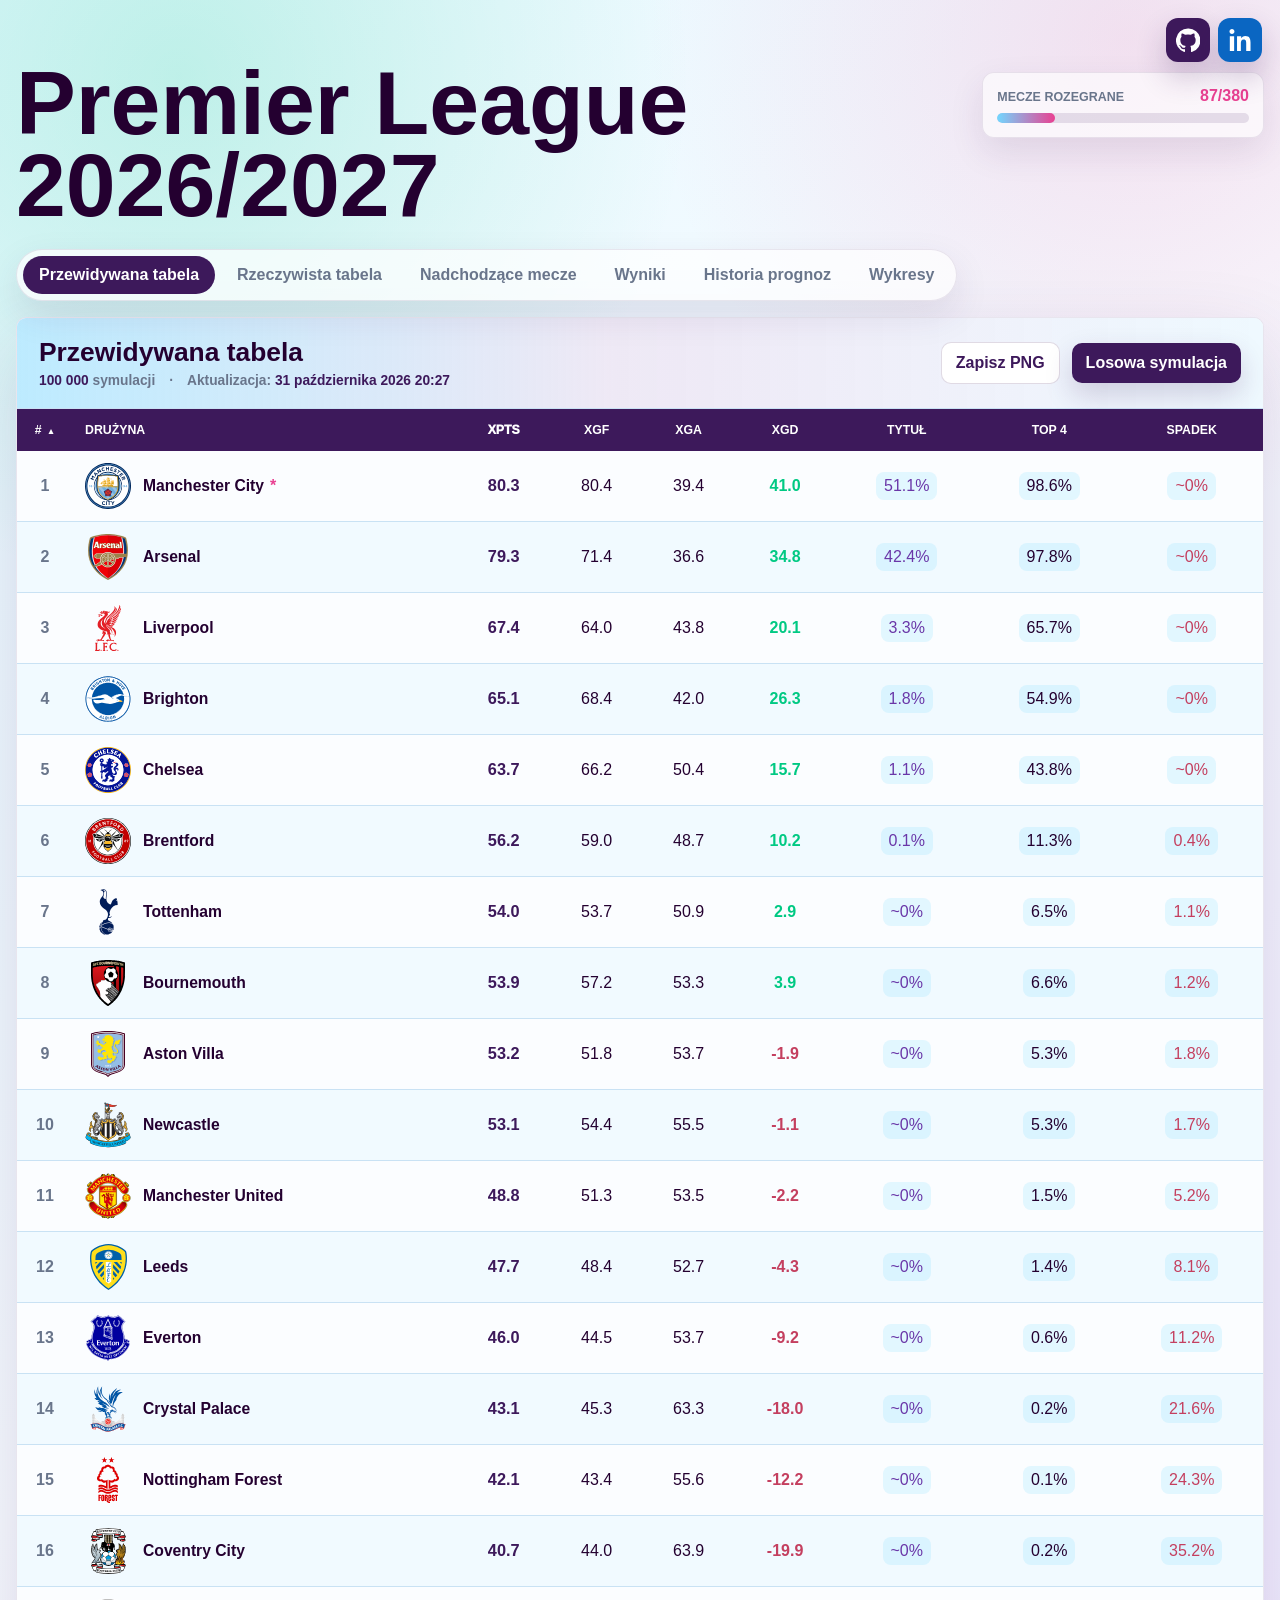
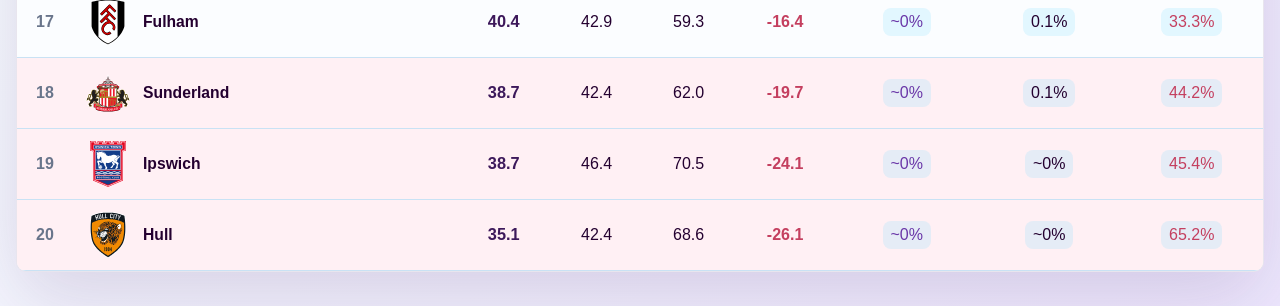
==== commit e99214fa: "Change some things" ====
--- a/web/index.html
+++ b/web/index.html
@@ -34,6 +34,10 @@
                 <div class="match-progress-track" aria-hidden="true">
                     <span id="match-progress-fill"></span>
                 </div>
+                <div class="results-refresh" id="results-refresh" hidden>
+                    <button class="action-button action-button-secondary" id="results-refresh-button" type="button">Pobierz wyniki</button>
+                    <span class="results-refresh-status" id="results-refresh-status" role="status"></span>
+                </div>
             </div>
         </section>
 
@@ -122,9 +126,13 @@
                 <div>
                     <h2 id="history-title">Tabela prawdopodobieństw</h2>
                 </div>
-            </div>
-            <label class="history-select-label" for="history-select">Wybierz zapisany moment sezonu</label>
-            <select class="history-select" id="history-select"></select>
+                <button class="action-button action-button-secondary" id="history-download" type="button">Zapisz PNG</button>
+            </div>
+            <p class="history-select-label" id="history-picker-label">Wybierz zapisany moment sezonu</p>
+            <div class="round-picker" id="history-picker">
+                <button class="history-select round-picker-toggle" id="history-select" type="button" aria-haspopup="listbox" aria-expanded="false" aria-controls="history-menu" aria-labelledby="history-picker-label history-select"></button>
+                <div class="round-picker-menu" id="history-menu" role="listbox" aria-labelledby="history-picker-label" hidden></div>
+            </div>
             <div class="table-wrap history-table-wrap">
                 <table>
                     <thead>
@@ -193,9 +201,6 @@
     <div class="tip-box" id="tip-box" role="tooltip" hidden></div>
     <div class="team-card" id="team-card" role="dialog" aria-label="Karta drużyny" hidden></div>
 
-    <script src="forecast-data.js?v=dev"></script>
-    <script src="forecast-history.js?v=dev"></script>
-    <script src="common.js?v=dev"></script>
-    <script src="app.js?v=dev"></script>
+    <script src="data-loader.js?v=dev" data-api="api" data-scripts="common.js app.js"></script>
 </body>
 </html>
--- a/web/styles.css
+++ b/web/styles.css
@@ -158,6 +158,37 @@
     background: linear-gradient(90deg, var(--sky), var(--pink));
 }
 
+.results-refresh {
+    display: flex;
+    flex-wrap: wrap;
+    gap: 6px 10px;
+    align-items: center;
+    margin-top: 4px;
+}
+
+.results-refresh[hidden] {
+    display: none;
+}
+
+.results-refresh .action-button {
+    padding: 8px 12px;
+    font-size: 0.85rem;
+}
+
+.results-refresh .action-button:disabled {
+    cursor: progress;
+    opacity: 0.6;
+}
+
+.results-refresh-status {
+    flex: 1 1 100%;
+    max-width: 312px;
+    color: var(--muted);
+    font-size: 0.78rem;
+    font-weight: 700;
+    line-height: 1.35;
+}
+
 .tabs {
     display: inline-flex;
     flex-wrap: wrap;
@@ -323,6 +354,139 @@
 .history-select:focus-visible {
     border-color: var(--pink);
     outline: none;
+}
+
+.round-picker {
+    position: relative;
+    width: min(360px, 100%);
+    margin-bottom: 16px;
+}
+
+.round-picker-toggle {
+    display: flex;
+    justify-content: space-between;
+    align-items: center;
+    gap: 12px;
+    width: 100%;
+    margin: 0;
+    padding: 12px 14px;
+    font: inherit;
+    font-weight: 900;
+    text-align: left;
+    background:
+        linear-gradient(135deg, rgba(114, 215, 255, 0.16), rgba(233, 64, 145, 0.06)),
+        #ffffff;
+    box-shadow: 0 6px 18px rgba(61, 25, 91, 0.06);
+    cursor: pointer;
+    transition: border-color 160ms ease, box-shadow 160ms ease;
+}
+
+.round-picker-toggle::after {
+    content: "";
+    flex: none;
+    width: 8px;
+    height: 8px;
+    margin-top: -4px;
+    border-right: 2px solid var(--pink);
+    border-bottom: 2px solid var(--pink);
+    transform: rotate(45deg);
+    transition: transform 160ms ease, margin 160ms ease;
+}
+
+.round-picker-toggle:hover,
+.round-picker-toggle[aria-expanded="true"] {
+    border-color: rgba(233, 64, 145, 0.45);
+    box-shadow: 0 8px 22px rgba(61, 25, 91, 0.1);
+}
+
+.round-picker-toggle[aria-expanded="true"]::after {
+    margin-top: 4px;
+    transform: rotate(225deg);
+}
+
+.round-picker-toggle:disabled {
+    color: var(--muted);
+    cursor: default;
+}
+
+.round-picker-menu {
+    position: absolute;
+    top: calc(100% + 8px);
+    left: 0;
+    z-index: 40;
+    display: grid;
+    gap: 10px;
+    width: 100%;
+    padding: 14px;
+    border: 1px solid rgba(61, 25, 91, 0.12);
+    border-radius: 14px;
+    background: #ffffff;
+    box-shadow: 0 18px 40px rgba(61, 25, 91, 0.18);
+}
+
+.round-picker-menu[hidden] {
+    display: none;
+}
+
+.round-picker-caption,
+.round-picker-note {
+    color: var(--muted);
+    font-size: 0.72rem;
+    font-weight: 900;
+}
+
+.round-picker-caption {
+    text-transform: uppercase;
+}
+
+.round-picker-grid {
+    display: grid;
+    grid-template-columns: repeat(8, minmax(0, 1fr));
+    gap: 6px;
+}
+
+.round-option {
+    min-height: 34px;
+    border: 1px solid rgba(61, 25, 91, 0.1);
+    border-radius: 8px;
+    padding: 0;
+    color: var(--purple);
+    background: #f4fbff;
+    font: inherit;
+    font-size: 0.86rem;
+    font-weight: 900;
+    font-variant-numeric: tabular-nums;
+    cursor: pointer;
+    transition: background 120ms ease, border-color 120ms ease, color 120ms ease;
+}
+
+.round-option.is-wide {
+    padding: 0 12px;
+    text-align: left;
+}
+
+.round-option:not(:disabled):hover,
+.round-option:focus-visible {
+    border-color: var(--pink);
+    background: #fff0f7;
+    outline: none;
+}
+
+.round-option[aria-selected="true"]:not(:disabled) {
+    border-color: var(--purple);
+    color: #ffffff;
+    background: var(--purple);
+}
+
+.round-option[aria-selected="true"]:focus-visible {
+    box-shadow: 0 0 0 3px rgba(233, 64, 145, 0.35);
+}
+
+.round-option:disabled {
+    border-style: dashed;
+    color: rgba(105, 117, 139, 0.55);
+    background: transparent;
+    cursor: not-allowed;
 }
 
 .history-table-wrap {
@@ -1309,6 +1473,19 @@
     gap: 14px;
 }
 
+.round-head {
+    display: flex;
+    flex-wrap: wrap;
+    justify-content: space-between;
+    gap: 10px 16px;
+    align-items: center;
+}
+
+.round-export {
+    padding: 10px 16px;
+    font-size: 0.95rem;
+}
+
 .upcoming-actions {
     display: flex;
     flex-wrap: wrap;
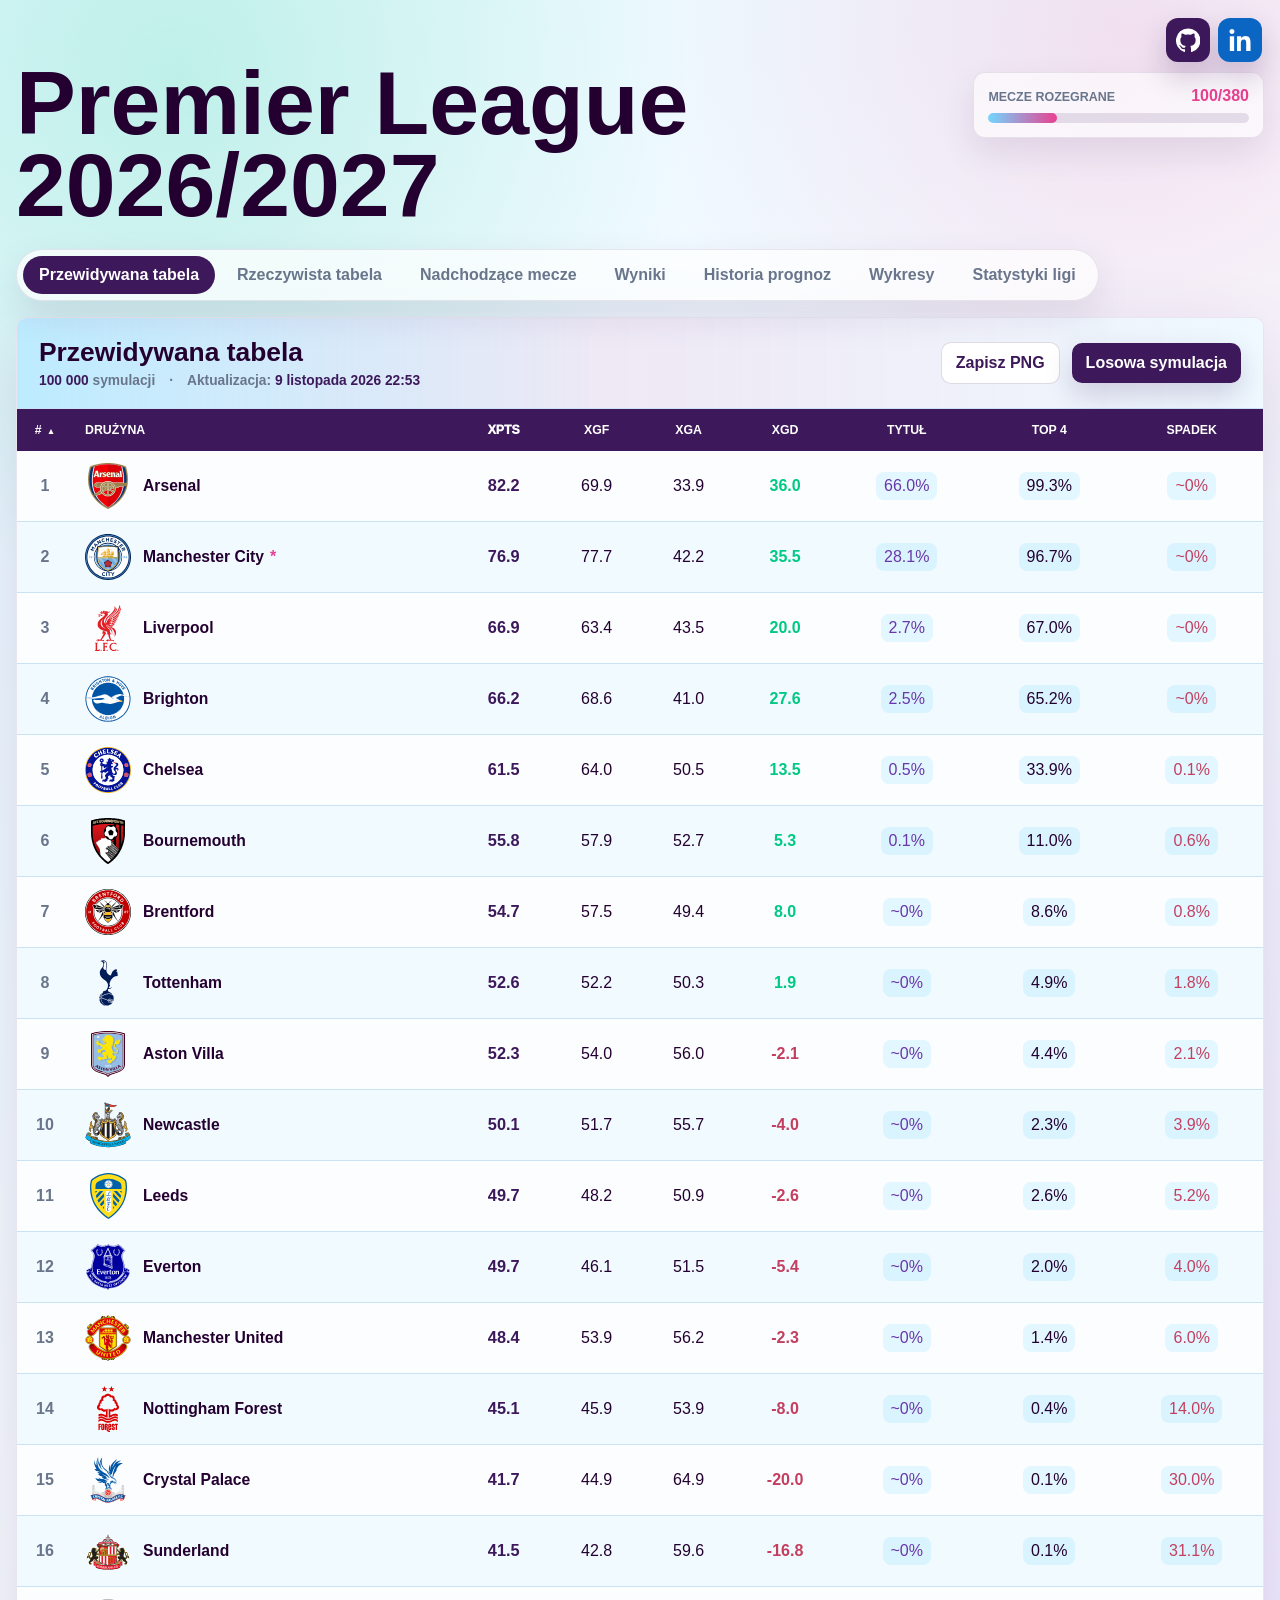
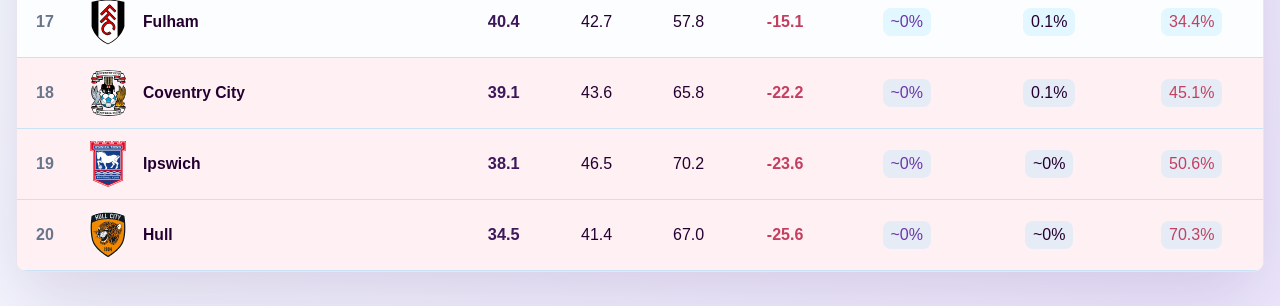
==== commit cceb9ece: "Remove title contenders and relegation threatened tiles from league stats" ====
--- a/web/index.html
+++ b/web/index.html
@@ -48,6 +48,7 @@
             <button class="tab-button" type="button" data-tab="results">Wyniki</button>
             <button class="tab-button" type="button" data-tab="history">Historia prognoz</button>
             <button class="tab-button" type="button" data-tab="charts">Wykresy</button>
+            <button class="tab-button" type="button" data-tab="league">Statystyki ligi</button>
         </nav>
 
         <section class="table-panel tab-view is-active" data-view="table" aria-label="Predicted Premier League table">
@@ -169,6 +170,8 @@
                 <div id="custom-chart-view"></div>
             </div>
         </section>
+
+        <section class="league-panel tab-view" data-view="league" aria-label="Statystyki ligi" id="league-body"></section>
     </main>
 
     <div class="modal" id="random-simulation-modal" hidden>
--- a/web/styles.css
+++ b/web/styles.css
@@ -995,7 +995,8 @@
     border-color: var(--purple);
 }
 
-.team-hero-note {
+.team-hero-note,
+.league-note {
     margin: 0;
     color: var(--muted);
     font-weight: 700;
@@ -1205,6 +1206,11 @@
     background: var(--rose);
 }
 
+.dist-col.is-safe .dist-bar,
+.dist-legend .is-safe::before {
+    background: var(--mint);
+}
+
 .dist-col.is-median .dist-bar,
 .dist-legend .is-median::before,
 .dist-legend .is-current::before {
@@ -1244,6 +1250,61 @@
 
 .team-table {
     min-width: 760px;
+}
+
+.league-panel.is-active {
+    display: grid;
+    gap: 18px;
+}
+
+.league-head .table-meta {
+    margin-top: 6px;
+}
+
+.league-table {
+    min-width: 680px;
+}
+
+.league-table th:first-child,
+.league-table td:first-child {
+    text-align: left;
+}
+
+.league-table td strong {
+    color: var(--purple);
+    font-size: 1.1rem;
+}
+
+.league-table td small {
+    margin-left: 4px;
+    color: var(--muted);
+    font-weight: 700;
+}
+
+.league-zone {
+    display: inline-flex;
+    gap: 8px;
+    align-items: center;
+    font-weight: 900;
+}
+
+.league-zone::before {
+    content: "";
+    width: 12px;
+    height: 12px;
+    border-radius: 3px;
+}
+
+.league-zone.is-title::before {
+    background: var(--purple);
+}
+
+.league-zone.is-top4::before {
+    background: var(--sky);
+}
+
+.league-zone.is-safe::before {
+    background: var(--mint);
 }
 
 .team-match-col,
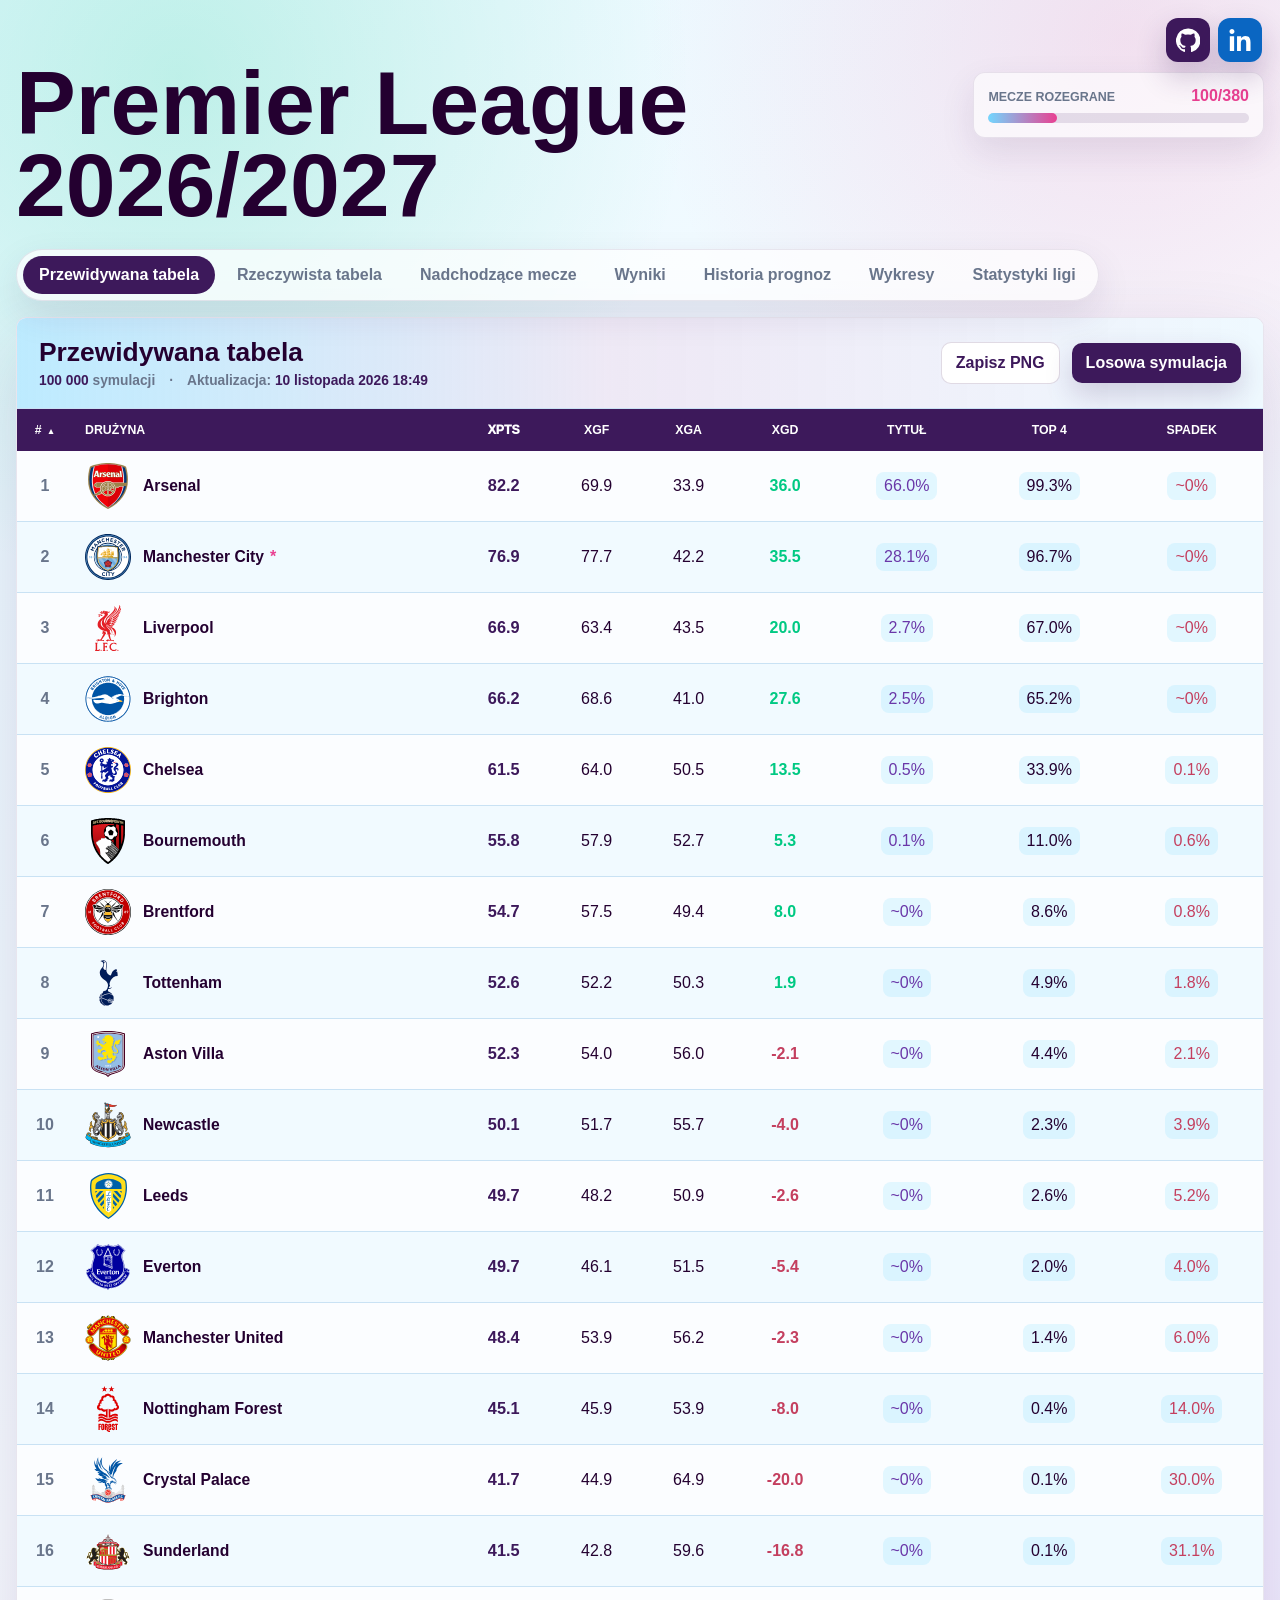
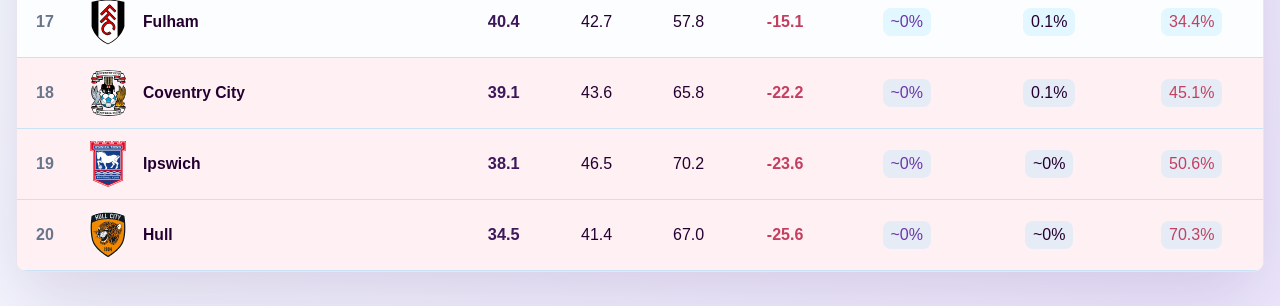
==== commit 45b8e843: "Make league charts cumulative and open example simulations on bar click" ====
--- a/web/index.html
+++ b/web/index.html
@@ -174,33 +174,6 @@
         <section class="league-panel tab-view" data-view="league" aria-label="Statystyki ligi" id="league-body"></section>
     </main>
 
-    <div class="modal" id="random-simulation-modal" hidden>
-        <div class="modal-backdrop" data-random-close></div>
-        <section class="random-simulation-modal" role="dialog" aria-modal="true" aria-labelledby="random-simulation-title">
-            <div class="random-simulation-header">
-                <div>
-                    <h3 id="random-simulation-title">Losowa symulacja</h3>
-                </div>
-                <button class="action-button action-button-secondary" id="hide-random-simulation" type="button">Zamknij</button>
-            </div>
-            <div class="table-wrap random-table-wrap">
-                <table class="random-table">
-                    <thead>
-                        <tr>
-                            <th class="rank-col" data-tip="simPosition">#</th>
-                            <th class="team-col">Drużyna</th>
-                            <th data-tip="simPoints">Pts</th>
-                            <th data-tip="simGoalsFor">GF</th>
-                            <th data-tip="simGoalsAgainst">GA</th>
-                            <th data-tip="simGoalDiff">GD</th>
-                        </tr>
-                    </thead>
-                    <tbody id="random-simulation-body"></tbody>
-                </table>
-            </div>
-        </section>
-    </div>
-
     <div class="tip-box" id="tip-box" role="tooltip" hidden></div>
     <div class="team-card" id="team-card" role="dialog" aria-label="Karta drużyny" hidden></div>
 
--- a/web/styles.css
+++ b/web/styles.css
@@ -995,8 +995,7 @@
     border-color: var(--purple);
 }
 
-.team-hero-note,
-.league-note {
+.team-hero-note {
     margin: 0;
     color: var(--muted);
     font-weight: 700;
@@ -1184,6 +1183,27 @@
     white-space: nowrap;
 }
 
+.dist-col[data-example] {
+    cursor: pointer;
+}
+
+.dist-col[data-example]:hover .dist-bar,
+.dist-col[data-example]:focus-visible .dist-bar {
+    filter: brightness(1.18);
+    box-shadow: 0 0 0 2px var(--pink);
+}
+
+.dist-col[data-example]:focus-visible {
+    outline: none;
+}
+
+.dist-hint {
+    margin: -8px 0 0;
+    color: var(--muted);
+    font-size: 0.78rem;
+    font-weight: 700;
+}
+
 .dist-col.is-current .dist-label {
     color: #ffffff;
     background: var(--pink);
@@ -1255,56 +1275,6 @@
 .league-panel.is-active {
     display: grid;
     gap: 18px;
-}
-
-.league-head .table-meta {
-    margin-top: 6px;
-}
-
-.league-table {
-    min-width: 680px;
-}
-
-.league-table th:first-child,
-.league-table td:first-child {
-    text-align: left;
-}
-
-.league-table td strong {
-    color: var(--purple);
-    font-size: 1.1rem;
-}
-
-.league-table td small {
-    margin-left: 4px;
-    color: var(--muted);
-    font-weight: 700;
-}
-
-.league-zone {
-    display: inline-flex;
-    gap: 8px;
-    align-items: center;
-    font-weight: 900;
-}
-
-.league-zone::before {
-    content: "";
-    width: 12px;
-    height: 12px;
-    border-radius: 3px;
-}
-
-.league-zone.is-title::before {
-    background: var(--purple);
-}
-
-.league-zone.is-top4::before {
-    background: var(--sky);
-}
-
-.league-zone.is-safe::before {
-    background: var(--mint);
 }
 
 .team-match-col,
@@ -2023,6 +1993,19 @@
     min-width: 760px;
 }
 
+.simulation-caption {
+    margin: 4px 0 0;
+    color: var(--purple-soft);
+    font-size: 0.9rem;
+    font-weight: 700;
+}
+
+.random-table tbody tr.is-highlight,
+.random-table tbody tr.is-highlight:nth-child(even) {
+    background: #ffe3f0;
+    box-shadow: inset 4px 0 0 var(--pink);
+}
+
 @media (max-width: 860px) {
     .shell {
         width: min(100% - 20px, 1280px);
